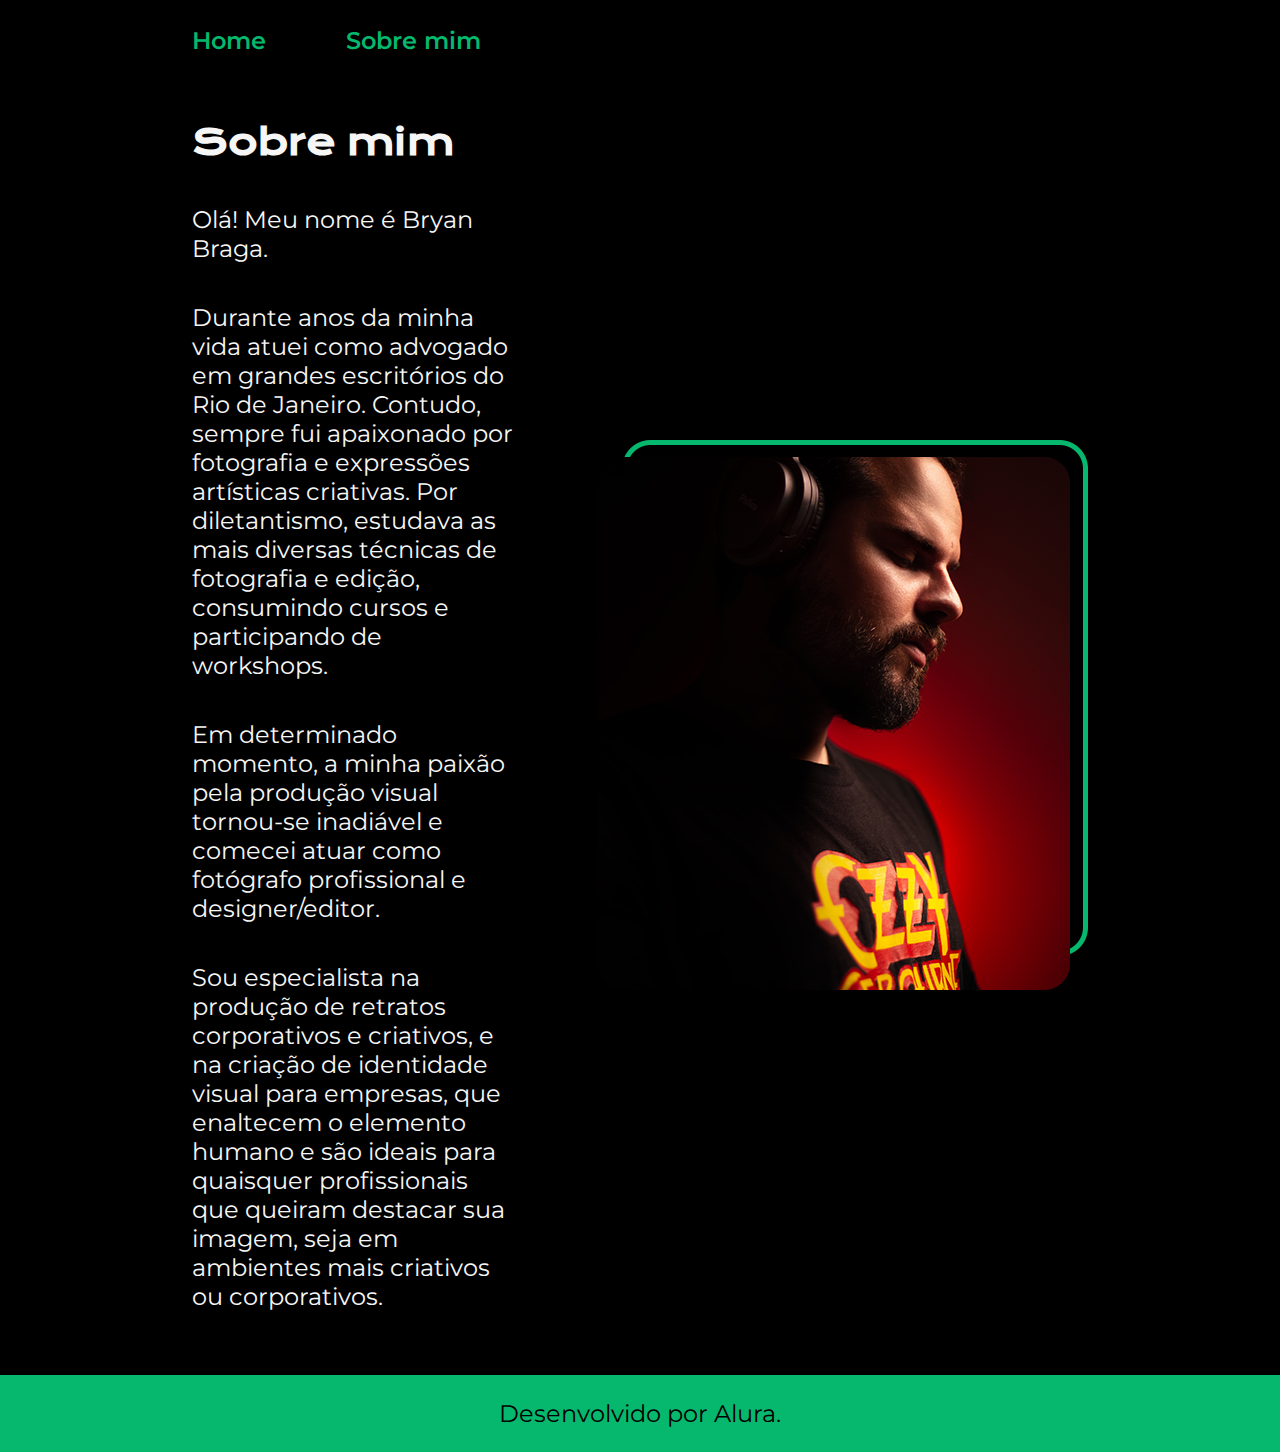
==== about.html @ 588bf8a7 "Add files via upload" ====
<!DOCTYPE html>
<html lang="pt-br">

<head>
    <meta charset="UTF-8">
    <meta http-equiv="X-UA-Compatible" content="IE=edge">
    <meta name="viewport" content="width=device-width, initial-scale=1.0">
    <title>Sobre mim</title>
    <link rel="stylesheet" href="./styles/style.css">
</head>

<body>
    <header class="cabecalho">
        <nav class="cabecalho__menu">
            <a class="cabecalho__menu__link" href="index.html">Home</a>
            <a class="cabecalho__menu__link" href="about.html">Sobre mim</a>
        </nav>
    </header>

    <main class="apresentacao">
        <section class="apresentacao__conteudo">
            <h1 class="apresentacao__conteudo__titulo">Sobre mim</h1>
            <p class="apresentacao__conteudo__texto">
                Olá! Meu nome é Bryan Braga.
            </p>
            <p class="apresentacao__conteudo__texto">
                Durante anos da minha vida atuei como
                advogado em grandes escritórios do Rio de
                Janeiro. Contudo, sempre fui apaixonado por
                fotografia e expressões artísticas criativas.
                Por diletantismo, estudava as mais
                diversas técnicas de fotografia e edição,
                consumindo cursos e participando de
                workshops.
            </p>
            <p class="apresentacao__conteudo__texto">
                Em determinado momento, a minha
                paixão pela produção visual tornou-se
                inadiável e comecei atuar como fotógrafo
                profissional e designer/editor.
            </p>
            <p class="apresentacao__conteudo__texto">
                Sou especialista na produção de retratos
                corporativos e criativos, e na criação de identidade visual para empresas, que enaltecem o
                elemento humano e são ideais para
                quaisquer profissionais que queiram destacar
                sua imagem, seja em ambientes mais
                criativos ou corporativos.
            </p>
        </section>
        <img src="./assets/Imagem3.png" alt="Foto de Bryan Braga em fundo vermelho" class="apresentacao__img">
    </main>

    <footer class="rodape">
        <p>Desenvolvido por Alura.</p>
    </footer>
</body>

</html>
---- styles/style.css ----
@import url('https://fonts.googleapis.com/css2?family=Krona+One&family=Montserrat:wght@400;600&display=swap');

:root {
    --cor-primaria: #000000;
    --cor-secundaria: #F6F6F6;
    --cor-terciaria: #05b86d;
    --cor-hover: #272727;

    --fonte-primaria: 'Krona One', sans-serif;
    --fonte-secundaria: 'Montserrat', sans-serif;
}
*{
    margin: 0;
    padding: 0;
}

body{
    box-sizing: border-box;
    background-color: var(--cor-primaria);
    color: var(--cor-secundaria);
}
.cabecalho{
    padding: 2% 0% 0% 15%;
}
.cabecalho__menu{
    display: flex;
    gap: 80px;
}
.cabecalho__menu__link{
    font-family: var(--fonte-secundaria);
    font-size: 1.5rem;
    font-weight: 600;
    color: var(--cor-terciaria);
    text-decoration: none;
}
.apresentacao{
    padding: 5% 15%;
    display: flex;
    align-items: center;
    justify-content: space-between;
    gap: 82px;
}
.apresentacao__conteudo{
    width: 615px;
    display: flex;
    flex-direction: column;
    gap: 40px;
}

.apresentacao__conteudo__titulo{
    font-size: 2.25rem;
    font-family: var(--fonte-primaria);
}
.titulo-destaque{
    color: var(--cor-terciaria);
}
.apresentacao__conteudo__texto{
    font-size: 1.5rem;
    font-family: var(--fonte-secundaria);
}

.apresentacao__links{
    display: flex;
    flex-direction: column;
    justify-content: space-between;
    align-items: center;
    gap: 32px;
}
.apresentacao__links__subtitulo{
    font-family: var(--fonte-primaria);
    font-weight: 400;
    font-size: 1.5rem;
}
.apresentacao__links__link{
    display: flex;
    justify-content: center;
    gap: 16px;
    border: 2px solid var(--cor-terciaria);
    width: 378px;
    text-align: center;
    border-radius: 8px;
    font-size: 1.5rem;
    font-weight: 600;
    padding: 21.5px 0;
    text-decoration: none;
    color: var(--cor-secundaria);
    font-family: var(--fonte-secundaria);
}
.apresentacao__links__link:hover{
    background-color: var(--cor-hover);
}
.rodape{
    color: var(--cor-primaria);
    background-color: var(--cor-terciaria);
    padding: 24px;
    text-align: center;
    font-family: var(--fonte-secundaria);
    font-size: 1.5rem;
    font-weight: 400;
}

@media (max-width: 1200px) {
    
    .cabecalho {
        padding: 8%;
    }
    
    .cabecalho__menu {
        justify-content: center;
    }

    .apresentacao {
        flex-direction: column-reverse;
        padding: 5%;
    }
    
    .apresentacao__conteudo {
        width: auto;
    }

    .apresentacao__img {
        width: 400px;
    }

}
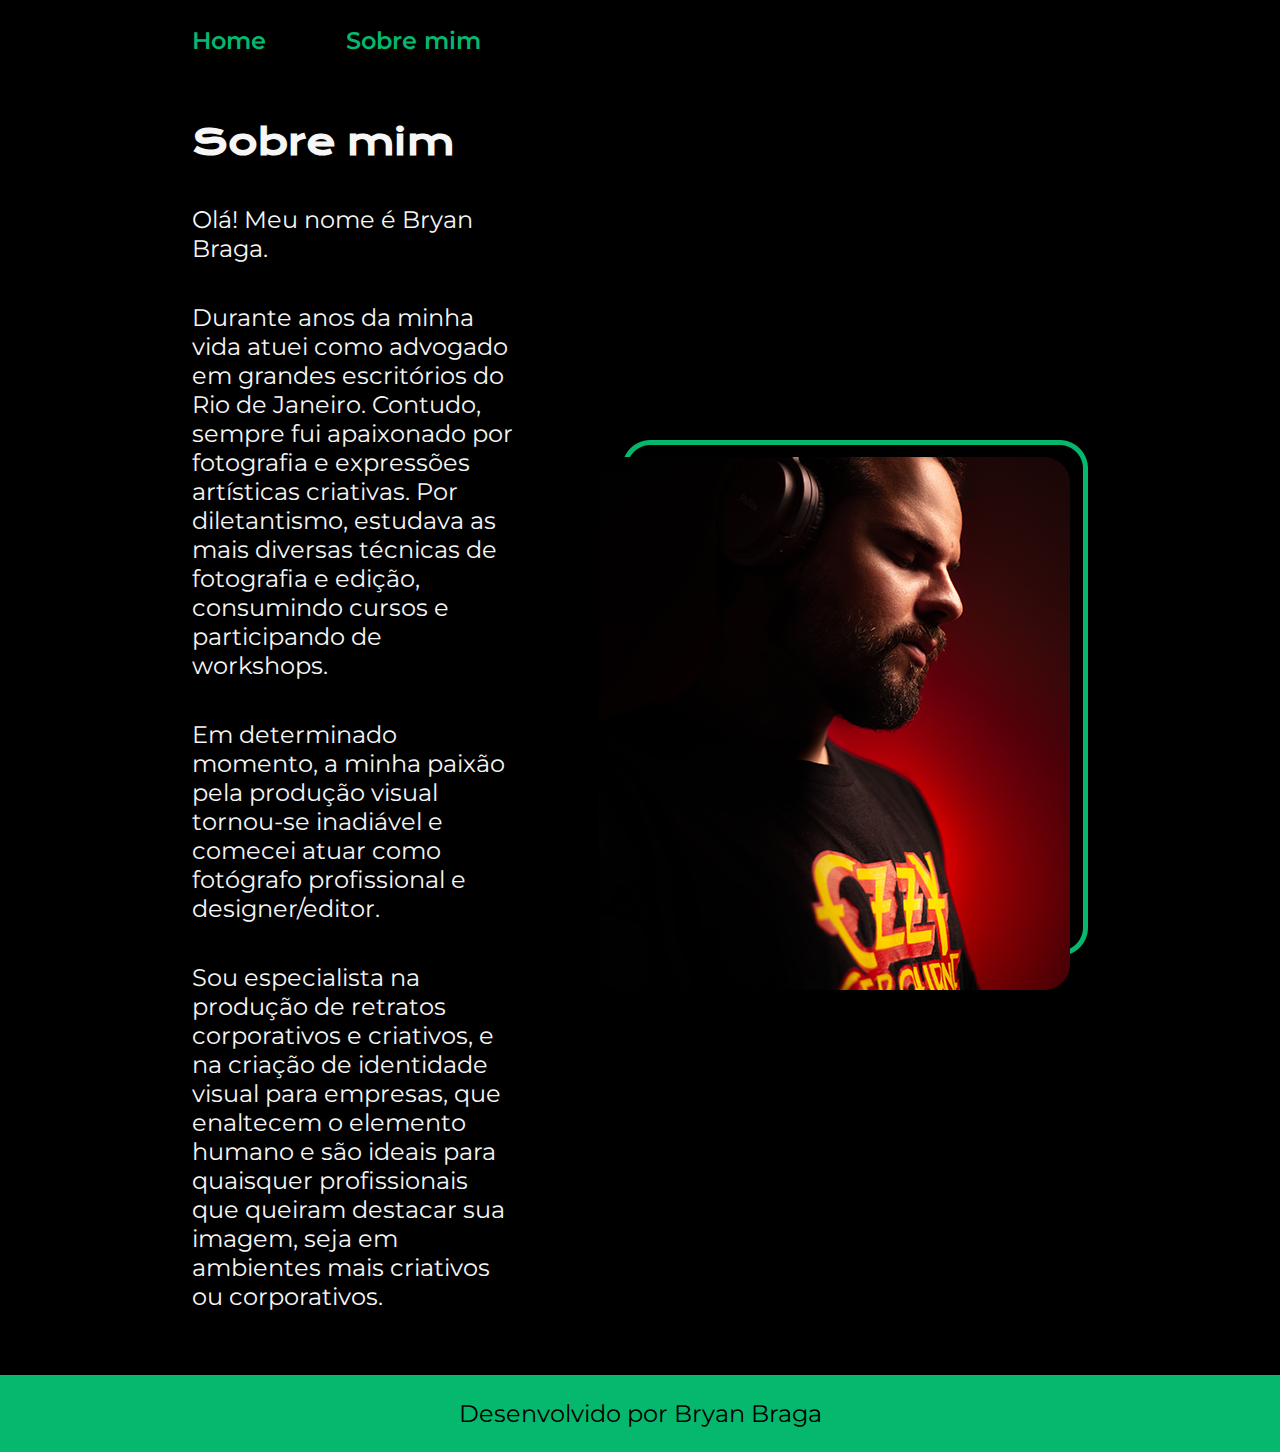
==== commit 6a809fd8: "Update about.html" ====
--- a/about.html
+++ b/about.html
@@ -52,8 +52,8 @@
     </main>
 
     <footer class="rodape">
-        <p>Desenvolvido por Alura.</p>
+        <p>Desenvolvido por Bryan Braga</p>
     </footer>
 </body>
 
-</html>+</html>
